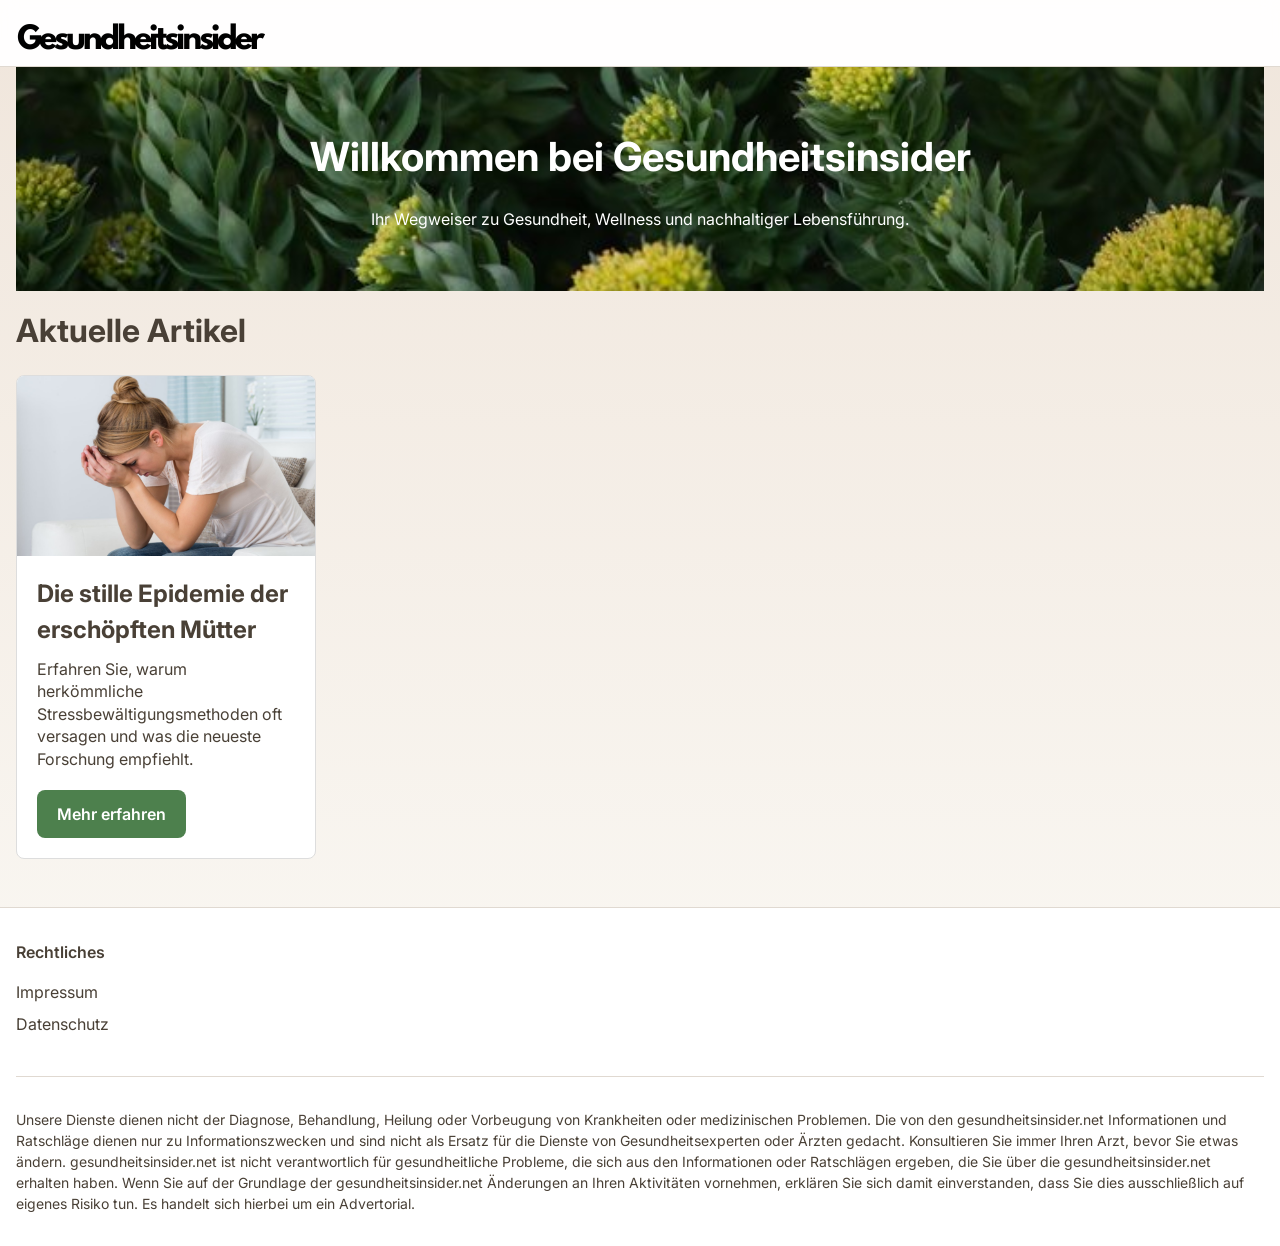
==== index.html @ 042f00a9 "Initial commit" ====
<!DOCTYPE html>
<html lang="de">
  <head>
    <meta charset="UTF-8">
    <meta name="viewport" content="width=device-width, initial-scale=1.0">
  
    <!-- Titel -->
    <title>Gesundheitsinsider - Gesundheit &amp; Wellness</title>
    
    <!-- Meta Description -->
    <meta name="description" content="Entdecken Sie bei Gesundheitsinsider aktuelle Trends, Expertentipps und Neuigkeiten rund um Gesundheit, Wellness und nachhaltige Lebensführung.">
    
    <!-- Meta Keywords -->
    <meta name="keywords" content="Gesundheit, Wellness, Gesundheitstipps, Ernährung, Fitness, nachhaltige Lebensführung">
    
    <!-- Autor -->
    <meta name="author" content="Gesundheitsinsider">
    
    <link rel="icon" type="image/x-icon" href="/public/favicon.ico">

    <!-- Open Graph Tags -->
    <meta property="og:title" content="Gesundheitsinsider - Gesundheit &amp; Wellness">
    <meta property="og:description" content="Entdecken Sie bei Gesundheitsinsider aktuelle Trends, Expertentipps und Neuigkeiten rund um Gesundheit, Wellness und nachhaltige Lebensführung.">
    <meta property="og:image" content="https://www.gesundheitsinsider.net/public/Gesundheitsinsider.png">
    <meta property="og:url" content="https://www.gesundheitsinsider.net/">
    <meta property="og:type" content="website">
    
    <!-- Twitter Card Tags -->
    <meta name="twitter:card" content="summary_large_image">
    <meta name="twitter:title" content="Gesundheitsinsider - Gesundheit &amp; Wellness">
    <meta name="twitter:description" content="Entdecken Sie bei Gesundheitsinsider aktuelle Trends, Expertentipps und Neuigkeiten rund um Gesundheit, Wellness und nachhaltige Lebensführung.">
    <meta name="twitter:image" content="https://www.gesundheitsinsider.net/public/Gesundheitsinsider.png">
    
    <!-- Preconnect und Google Fonts -->
    <link rel="preconnect" href="https://fonts.googleapis.com">
    <link rel="preconnect" href="https://fonts.gstatic.com" crossorigin>
    <link href="https://fonts.googleapis.com/css2?family=Inter:wght@400;500;600;700&display=swap" rel="stylesheet">
    
    <!-- Stylesheet -->
    <link rel="stylesheet" href="/css/index.css">
  </head>
  <body>
    <header>
      <nav class="container">
        <!-- Logo – auf mobilen Geräten mittig, auf Desktop linksbündig -->
        <a href="/">
          <img src="/public/Gesundheitsinsider.png" alt="Gesundheitsinsider Logo" class="logo">
        </a>
      </nav>
    </header>

    <main class="container">
      <!-- Hero-Sektion -->
      <section class="hero">
        <h1>Willkommen bei Gesundheitsinsider</h1>
        <p>Ihr Wegweiser zu Gesundheit, Wellness und nachhaltiger Lebensführung.</p>
      </section>

      <!-- Artikelübersicht -->
      <section class="articles" style="padding-top:1em">
        <h2>Aktuelle Artikel</h2>
        <div class="card-container">
          <!-- Card 1 -->
          <div class="card">
            <img src="/public/heading.jpg" alt="Artikelbild 1" class="card-img">
            <div class="card-content">
              <h3>Die stille Epidemie der erschöpften Mütter</h3>
              <p>Erfahren Sie, warum herkömmliche Stressbewältigungsmethoden oft versagen und was die neueste Forschung empfiehlt.</p>
              <a href="/artikel/stress-ursachen.html" class="card-btn">Mehr erfahren</a>
            </div>
          </div>
          <!-- Card 2 
          <div class="card">
            <img src="/public/rhodiola.jpeg" alt="Artikelbild 2" class="card-img">
            <div class="card-content">
              <h3>Ausgewogene Ernährung als Schlüssel zur Gesundheit</h3>
              <p>Erkunden Sie, wie kleine Veränderungen in Ihrer Ernährung Großes bewirken können.</p>
              <a href="/artikel/artikel2.html" class="card-btn">Mehr erfahren</a>
            </div>
          </div>
          
          <div class="card">
            <img src="/public/rhodiola.jpeg" alt="Artikelbild 3" class="card-img">
            <div class="card-content">
              <h3>Neue Trends in der Wellness-Branche</h3>
              <p>Bleiben Sie informiert über die neuesten Entwicklungen in der Welt der Entspannung und Wellness.</p>
              <a href="/artikel/artikel3.html" class="card-btn">Mehr erfahren</a>
            </div>
          </div>
          -->
        </div>
      </section>
    </main>

    <footer>
      <div class="container">
        <div class="footer-grid">
          <div>
            <h4 class="footer-title">Rechtliches</h4>
            <ul class="footer-links">
              <li><a href="impressum.html">Impressum</a></li>
              <li><a href="datenschutz.html">Datenschutz</a></li>
            </ul>
          </div>
        </div>
        <div class="footer-disclaimer">
          <p>
            Unsere Dienste dienen nicht der Diagnose, Behandlung, Heilung oder Vorbeugung von Krankheiten oder medizinischen Problemen. Die von den gesundheitsinsider.net Informationen und Ratschläge dienen nur zu Informationszwecken und sind nicht als Ersatz für die Dienste von Gesundheitsexperten oder Ärzten gedacht. Konsultieren Sie immer Ihren Arzt, bevor Sie etwas ändern. gesundheitsinsider.net ist nicht verantwortlich für gesundheitliche Probleme, die sich aus den Informationen oder Ratschlägen ergeben, die Sie über die gesundheitsinsider.net erhalten haben. 
            Wenn Sie auf der Grundlage der gesundheitsinsider.net Änderungen an Ihren Aktivitäten vornehmen, erklären Sie sich damit einverstanden, dass Sie dies ausschließlich auf eigenes Risiko tun. Es handelt sich hierbei um ein Advertorial.
          </p>
        </div>
      </div>
    </footer>
  </body>
</html>
---- css/index.css ----
/* Neue Farbvariablen für einen natürlichen, erdigen Look */
 :root {
    /* Hintergrund in einem sehr hellen, cremigen Ton */
    --background: 50 40% 98%;
    /* Dunkler, erdiger Text in Braunnuancen */
    --foreground: 30 15% 25%;
    /* Karten-/Popover-Hintergrund – klassisch weiß, passt gut zu den erdigen Akzenten */
    --card: 0 0% 100%;
    --card-foreground: 30 15% 25%;
    --popover: 0 0% 100%;
    --popover-foreground: 30 15% 25%;
    /* Primärfarbe: gedämpftes Olivgrün (deutlich weniger gesättigt als zuvor) */
    --primary: 120 25% 40%;
    --primary-foreground: 0 0% 100%;
    /* Sekundärfarbe: warme, erdige Orange-/Bronzetöne */
    --secondary: 30 50% 55%;
    --secondary-foreground: 0 0% 100%;
    /* Muted: heller Beige-Ton */
    --muted: 30 20% 95%;
    --muted-foreground: 30 15% 25%;
    /* Akzentfarbe: weiches, pastelliges Pfirsich-/Sandeton */
    --accent: 30 40% 90%;
    --accent-foreground: 30 15% 25%;
    /* Destruktiv: leicht abgedunkeltes, natürliches Rot für Warnungen */
    --destructive: 0 70% 60%;
    --destructive-foreground: 0 0% 98%;
    /* Border und Input in einem sanften Erdton */
    --border: 30 20% 85%;
    --input: 30 20% 85%;
    /* Ring (Fokus) übernimmt den Primärton */
    --ring: 120 25% 40%;
    --radius: 0.5rem;
  }

  * {
    margin: 0;
    padding: 0;
    box-sizing: border-box;
  }

  body {
    font-family: 'Inter', sans-serif;
    min-height: 100vh;
    background: linear-gradient(to bottom, hsl(var(--accent)) 0%, hsl(var(--background)) 100%);
    color: hsl(var(--foreground));
    line-height: 1.5;
  }

  .container {
    max-width: 1400px;
    margin: 0 auto;
    padding: 0 1rem;
  }

  @media (min-width: 1024px) {
    .hero h1 {
      font-size: 2.5em;
      margin-bottom: 20px;
    }
  }
  /* Header Styles */
  header {
    top: 0;
    z-index: 50;
    border-bottom: 1px solid hsl(var(--border));
    background-color: rgba(255, 255, 255, 0.95);
    backdrop-filter: blur(8px);
    padding-top:1em;
  }

  /* Auf mobilen Geräten wird der Inhalt im Nav zentriert */
  nav {
    padding: 1rem 0;
    text-align: center;
  }
  .logo{
    width: 250px; 
    height: auto;
  }
  
  /* Auf größeren Bildschirmen (Desktop) linksbündig */
  @media (min-width: 1024px) {
    nav {
      text-align: left;
    }
  }

  /* Main Content Styles */
  main {
    padding: 2rem 0;
  }

  .grid-layout {
    display: grid;
    grid-template-columns: 1fr;
    gap: 2rem;
  }

  @media (min-width: 1024px) {
    .grid-layout {
      grid-template-columns: 1fr 400px;
    }
  }

  /* Article Styles */
  .article {
    max-width: 100ch;
    padding-top: 2rem;
    overflow: auto;
  }

  .badges {
    display: flex;
    gap: 0.5rem;
    margin-bottom: 1rem;
    flex-wrap: wrap;
  }

  .badge {
    padding: 0.25rem 0.75rem;
    border-radius: var(--radius);
    background-color: hsla(var(--accent), 0.5);
    border: 1px solid hsl(var(--border));
    font-size: 0.875rem;
  }

  .article-header {
    margin-bottom: 2rem;
  }

  .article-title {
    font-size: 2.25rem;
    font-weight: 700;
    color: hsl(var(--primary));
    margin-bottom: 1rem;
  }

  .article-subtitle {
    font-size: 1.25rem;
    color: hsl(var(--muted-foreground));
    margin-bottom: 1.5rem;
  }

  .article-meta {
    display: flex;
    gap: 1.5rem;
    font-size: 0.875rem;
    color: hsl(var(--muted-foreground));
  }

  .meta-item {
    display: flex;
    align-items: center;
    gap: 0.5rem;
  }

  /* Article Content Styles */
  .article-content {
    line-height: 1.75;
  }

  .article-content h2 {
    font-size: 1.875rem;
    font-weight: 700;
    color: hsl(var(--primary));
    margin: 2rem 0 1rem;
  }

  .article-content h3 {
    font-size: 1.5rem;
    font-weight: 700;
    color: hsl(var(--primary));
    margin: 1.5rem 0 0.75rem;
  }

  .article-content p {
    margin-bottom: 1rem;
  }

  .article-content ul {
    margin-bottom: 1rem;
    padding-left: 1.5rem;
  }

  .article-content blockquote {
    border-left: 4px solid hsl(var(--primary));
    background-color: hsla(var(--accent), 0.5);
    padding: 1rem;
    margin: 1rem 0;
    border-radius: 0 var(--radius) var(--radius) 0;
    font-style: italic;
  }

  .article-content strong {
    color: hsl(var(--primary));
    font-weight: 700;
  }

  /* Product Box Styles */
  .product-box {
    position: sticky;
    top: 6rem;
    background-color: rgba(255, 255, 255, 0.8);
    backdrop-filter: blur(8px);
    border-radius: var(--radius);
    padding: 1.5rem;
    border: 1px solid hsl(var(--border));
  }

  .product-image {
    aspect-ratio: 1;
    background-color: hsl(var(--accent));
    border-radius: var(--radius);
    margin-bottom: 1.5rem;
    overflow: hidden;
  }

  .product-gallery {
    display: grid;
    grid-template-columns: 1fr 1fr;
    gap: 1rem;
    margin-bottom: 1.5rem;
  }

  .gallery-image {
    aspect-ratio: 4/3;
    background-color: hsl(var(--accent));
    border-radius: var(--radius);
    overflow: hidden;
  }

  .product-title {
    font-size: 1.5rem;
    font-weight: 700;
    color: hsl(var(--primary));
    margin-bottom: 0.5rem;
  }

  .product-price {
    font-size: 1.125rem;
    font-weight: 600;
    margin-bottom: 1rem;
  }

  .price-original {
    font-size: 0.875rem;
    color: hsl(var(--muted-foreground));
    text-decoration: line-through;
    margin-left: 0.5rem;
  }

  .features {
    margin-bottom: 1.5rem;
    display: flex;
    flex-direction: column;
    gap: 0.75rem;
  }

  .feature {
    display: flex;
    align-items: flex-start;
    gap: 0.5rem;
  }

  .feature svg {
    width: 1.25rem;
    height: 1.25rem;
    color: hsl(var(--primary));
    flex-shrink: 0;
    margin-top: 0.125rem;
  }

  .cta-button {
    width: 100%;
    padding: 1.5rem;
    background-color: hsl(var(--primary));
    color: hsl(var(--primary-foreground));
    border: none;
    border-radius: var(--radius);
    font-size: 1.125rem;
    font-weight: 600;
    cursor: pointer;
    transition: opacity 0.2s;
    text-decoration: none;
  }

  .cta-button a{
    text-decoration: none;
    color: white;
  }


  .cta-button:hover {
    opacity: 0.9;
  }

  .payment-methods {
    text-align: center;
    font-size: 0.875rem;
    color: hsl(var(--muted-foreground));
    margin-top: 1rem;
  }

  /* Footer Styles */
  footer {
    margin-top: 3rem;
    border-top: 1px solid hsl(var(--border));
    background-color: white;
    padding: 2rem 0;
  }

  .footer-grid {
    display: grid;
    grid-template-columns: repeat(auto-fit, minmax(200px, 1fr));
    gap: 2rem;
  }

  .footer-title {
    font-weight: 600;
    margin-bottom: 1rem;
  }

  .footer-links {
    list-style: none;
  }

  .footer-links li {
    margin-bottom: 0.5rem;
  }

  .footer-links a {
    color: hsl(var(--muted-foreground));
    text-decoration: none;
    transition: color 0.2s;
  }

  .footer-links a:hover {
    color: hsl(var(--primary));
  }

  .footer-disclaimer {
    margin-top: 2rem;
    padding-top: 2rem;
    border-top: 1px solid hsl(var(--border));
    font-size: 0.875rem;
    color: hsl(var(--muted-foreground));
  }

  /* Zusätzliche Styles für neue Sektionen */
  .cta-link {
    display: inline-block;
    padding: 1rem 2rem;
    background-color: hsl(var(--primary));
    color: hsl(var(--primary-foreground)) !important;
    text-decoration: none;
    border-radius: var(--radius);
    font-weight: 600;
    margin: 1rem 0;
    transition: opacity 0.2s;
  }

  .cta-link:hover {
    opacity: 0.9;
  }

  .important-notice {
    margin-top: 2rem;
    padding: 1rem;
    border-radius: var(--radius);
    background-color: hsla(var(--accent), 0.5);
    border: 1px solid hsl(var(--border));
  }

  .important-notice p {
    margin: 0;
  }

  /* Ordered list styling */
  .article-content ol {
    margin-bottom: 1rem;
    padding-left: 1.5rem;
    list-style-type: decimal;
  }

  .article-content ol li {
    margin-bottom: 0.5rem;
  }
  /* Statistics Section Styles */
  .stats-section {
    display: grid;
    grid-template-columns: repeat(auto-fit, minmax(250px, 1fr));
    gap: 2rem;
    margin: 2rem 0;
    padding: 2rem;
    background-color: rgba(253, 238, 220, 0.8);
    backdrop-filter: blur(8px);
    border-radius: var(--radius);
    border: 1px solid hsl(var(--border));
  }

  .stat-item {
    text-align: center;
    padding: 1.5rem;
    border-radius: var(--radius);
    background-color: white;
    box-shadow: 0 2px 4px rgba(0, 0, 0, 0.1);
    transition: transform 0.2s;
  }

  .stat-item:hover {
    transform: translateY(-5px);
  }

  .stat-number {
    font-size: 2.5rem;
    font-weight: 700;
    color: hsl(var(--primary));
    margin-bottom: 0.5rem;
  }

  .stat-text {
    color: hsl(var(--foreground));
    font-size: 1.125rem;
  }

  /* Image placeholders */
  .article-image {
    width: 100%;
    height: 250px;
    background-color: hsl(var(--accent));
    border-radius: var(--radius);
    margin: 2rem 0;
    overflow: hidden;
  }

  @media (min-width: 1024px) {
    .article-image {
      width: 100%;
      height: 400px;
      background-color: hsl(var(--accent));
      border-radius: var(--radius);
      margin: 2rem 0;
      overflow: hidden;
    }
  
  }

  .ingredients-grid {
    display: grid;
    grid-template-columns: repeat(auto-fit, minmax(150px, 1fr));
    gap: 1rem;
    margin: 2rem 0;
  }

  @media (min-width: 1024px) {
    .ingredients-grid {
      grid-template-columns: repeat(auto-fit, minmax(200px, 1fr));

    }
  }

  .ingredient-item {
    aspect-ratio: 1;
    background-color: hsl(var(--accent));
    border-radius: var(--radius);
    overflow: hidden;
    position: relative;
  }

  .ingredient-item img {
    width: 100%;
    height: 100%;
    object-fit: cover;
  }

  /* Einzelne Card */
  /* Card-Container */
.card-container {
  display: flex;
  flex-wrap: wrap;
  gap: 20px;
  justify-content: left;
}
.card {
  background-color: #fff;
  border: 1px solid #ddd;
  border-radius: 8px;
  width: 300px;
  overflow: hidden;
  display: flex;
  flex-direction: column;
  transition: transform 0.3s ease, box-shadow 0.3s ease;
}

.card:hover {
  transform: translateY(-5px);
  box-shadow: 0 4px 15px rgba(0, 0, 0, 0.1);
}

.card-img {
  width: 100%;
  height: 180px;
  object-fit: cover;
}

.card-content {
  padding: 20px;
  flex: 1;
}

.card-content h3 {
  font-size: 1.5em;
  margin-bottom: 10px;
}

.card-content p {
  font-size: 1em;
  margin-bottom: 20px;
  line-height: 1.4;
}

/* Card-Button Styling – angelehnt an die CTA-Buttons, aber etwas kompakter */
.card-btn {
  display: inline-block;
  padding: 0.75rem 1.25rem; /* etwas kleiner als 1.5rem, um in die Card zu passen */
  background-color: hsl(var(--primary));
  color: hsl(var(--primary-foreground));
  border: none;
  border-radius: var(--radius);
  font-size: 1rem;  /* etwas kleiner als 1.125rem */
  font-weight: 600;
  cursor: pointer;
  transition: opacity 0.2s;
  text-decoration: none;
  text-align: center;
}

.card-btn:hover {
  opacity: 0.9;
}

/* Falls Du den Button als <a>-Element einsetzt, kannst Du zusätzlich sicherstellen, dass
   der Link-Stil übernommen wird: */
.card-btn a {
  text-decoration: none;
  color: inherit;
}
.articles {
  margin-bottom: 40px;
}

.articles h2 {
  text-align: left;
  font-size: 2em;
  margin-bottom: 20px;
}

/* Hero-Sektion */
.hero {
  text-align: center;
  padding: 60px 20px;
  /* Hintergrundbild einfügen */
  background: url('/public/rhodiola.jpeg') center/cover no-repeat;
  background-color: rgba(255,255,255,0.6);
  background-blend-mode:darken;
  color: #fff; /* Weißer Text für bessere Lesbarkeit */
}

.hero h1 {
  font-size: 1.5em;
  margin-bottom: 20px;
}

@media (min-width: 1024px) {
  .hero h1 {
    font-size: 2.5em;
    margin-bottom: 20px;
  }
}

img {
  max-width: 100%;
  height: auto;
  display: block;
}
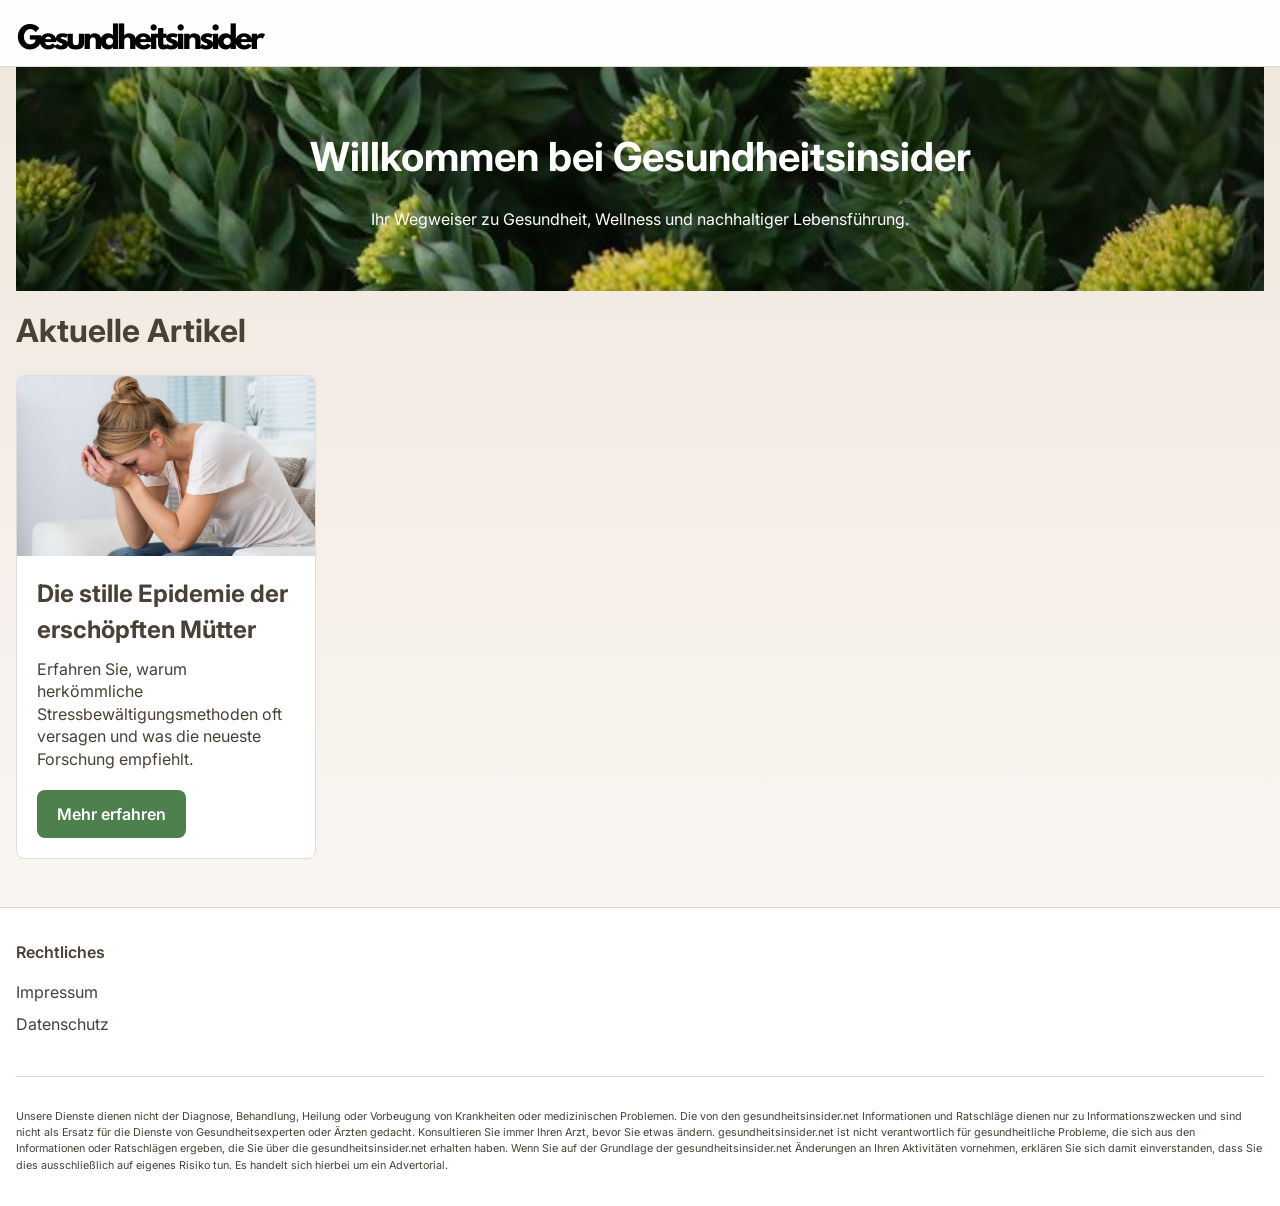
==== commit 4c69fb3c: "upload new + updated advertorials" ====
--- a/index.html
+++ b/index.html
@@ -3,7 +3,7 @@
   <head>
     <meta charset="UTF-8">
     <meta name="viewport" content="width=device-width, initial-scale=1.0">
-  
+    <meta name="facebook-domain-verification" content="l2cjcn7znh0gltlyqg98ip6l3r8vdx" />
     <!-- Titel -->
     <title>Gesundheitsinsider - Gesundheit &amp; Wellness</title>
     
@@ -38,6 +38,24 @@
     
     <!-- Stylesheet -->
     <link rel="stylesheet" href="/css/index.css">
+
+    <!-- Meta Pixel Code -->
+      <script>
+        !function(f,b,e,v,n,t,s)
+        {if(f.fbq)return;n=f.fbq=function(){n.callMethod?
+        n.callMethod.apply(n,arguments):n.queue.push(arguments)};
+        if(!f._fbq)f._fbq=n;n.push=n;n.loaded=!0;n.version='2.0';
+        n.queue=[];t=b.createElement(e);t.async=!0;
+        t.src=v;s=b.getElementsByTagName(e)[0];
+        s.parentNode.insertBefore(t,s)}(window, document,'script',
+        'https://connect.facebook.net/en_US/fbevents.js');
+        fbq('init', '791741324847865');
+        fbq('track', 'PageView');
+        </script>
+        <noscript><img height="1" width="1" style="display:none"
+        src="https://www.facebook.com/tr?id=791741324847865&ev=PageView&noscript=1"
+        /></noscript>
+    <!-- End Meta Pixel Code -->
   </head>
   <body>
     <header>
--- a/css/index.css
+++ b/css/index.css
@@ -121,7 +121,7 @@
     border-radius: var(--radius);
     background-color: hsla(var(--accent), 0.5);
     border: 1px solid hsl(var(--border));
-    font-size: 0.875rem;
+    font-size: 0.6rem;
   }
 
   .article-header {
@@ -129,20 +129,22 @@
   }
 
   .article-title {
-    font-size: 2.25rem;
+    font-size: 1.75rem;
+    line-height: 1.3em;
     font-weight: 700;
     color: hsl(var(--primary));
     margin-bottom: 1rem;
   }
 
   .article-subtitle {
-    font-size: 1.25rem;
+    font-size: 1.0rem;
     color: hsl(var(--muted-foreground));
     margin-bottom: 1.5rem;
   }
 
   .article-meta {
     display: flex;
+    flex-wrap: wrap;
     gap: 1.5rem;
     font-size: 0.875rem;
     color: hsl(var(--muted-foreground));
@@ -164,7 +166,23 @@
     font-weight: 700;
     color: hsl(var(--primary));
     margin: 2rem 0 1rem;
-  }
+
+  line-height: 1.5em;
+
+  text-decoration: underline;
+
+  text-decoration-color:#adc7ad;
+
+  text-decoration-thickness: 8px;
+
+  text-underline-offset: 0.3em;
+
+  border-bottom: none;
+  padding-bottom: 0;
+
+  margin-bottom: 1.5em;
+  }
+
 
   .article-content h3 {
     font-size: 1.5rem;
@@ -342,7 +360,7 @@
     margin-top: 2rem;
     padding-top: 2rem;
     border-top: 1px solid hsl(var(--border));
-    font-size: 0.875rem;
+    font-size: 0.675rem;
     color: hsl(var(--muted-foreground));
   }
 
@@ -426,7 +444,6 @@
   /* Image placeholders */
   .article-image {
     width: 100%;
-    height: 250px;
     background-color: hsl(var(--accent));
     border-radius: var(--radius);
     margin: 2rem 0;
@@ -583,3 +600,4 @@
   height: auto;
   display: block;
 }
+
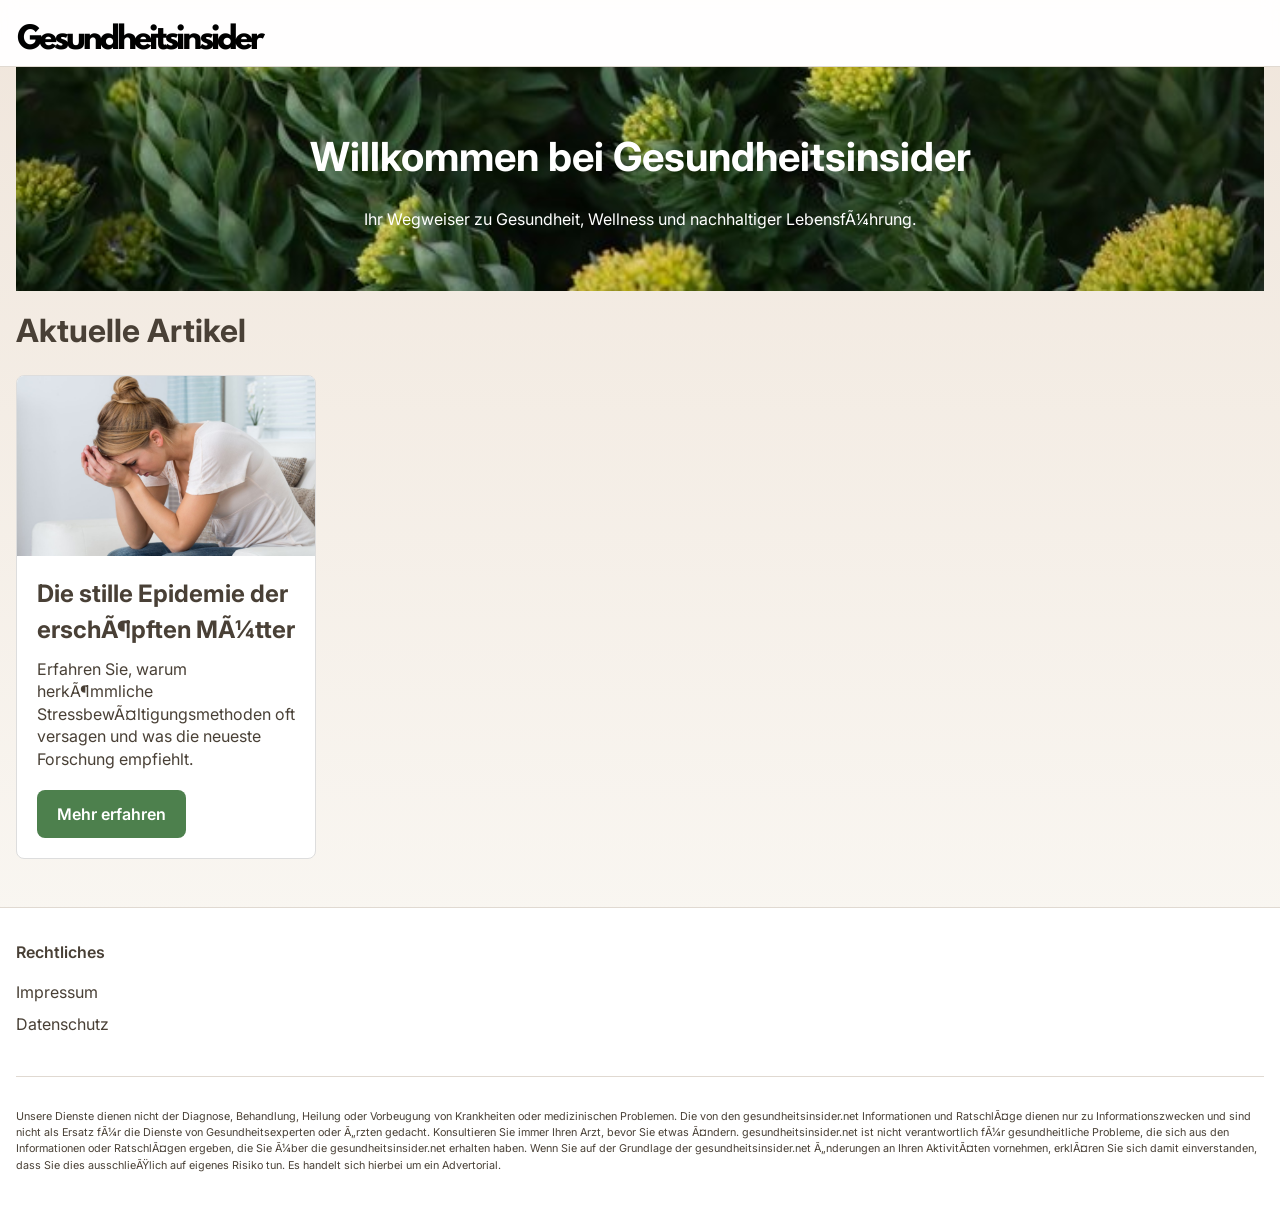
==== commit 8cce4e87: "Fix relative asset paths for GitHub Pages" ====
--- a/index.html
+++ b/index.html
@@ -1,4 +1,4 @@
-<!DOCTYPE html>
+﻿<!DOCTYPE html>
 <html lang="de">
   <head>
     <meta charset="UTF-8">
@@ -8,19 +8,19 @@
     <title>Gesundheitsinsider - Gesundheit &amp; Wellness</title>
     
     <!-- Meta Description -->
-    <meta name="description" content="Entdecken Sie bei Gesundheitsinsider aktuelle Trends, Expertentipps und Neuigkeiten rund um Gesundheit, Wellness und nachhaltige Lebensführung.">
+    <meta name="description" content="Entdecken Sie bei Gesundheitsinsider aktuelle Trends, Expertentipps und Neuigkeiten rund um Gesundheit, Wellness und nachhaltige LebensfÃ¼hrung.">
     
     <!-- Meta Keywords -->
-    <meta name="keywords" content="Gesundheit, Wellness, Gesundheitstipps, Ernährung, Fitness, nachhaltige Lebensführung">
+    <meta name="keywords" content="Gesundheit, Wellness, Gesundheitstipps, ErnÃ¤hrung, Fitness, nachhaltige LebensfÃ¼hrung">
     
     <!-- Autor -->
     <meta name="author" content="Gesundheitsinsider">
     
-    <link rel="icon" type="image/x-icon" href="/public/favicon.ico">
+    <link rel="icon" type="image/x-icon" href="public/favicon.ico">
 
     <!-- Open Graph Tags -->
     <meta property="og:title" content="Gesundheitsinsider - Gesundheit &amp; Wellness">
-    <meta property="og:description" content="Entdecken Sie bei Gesundheitsinsider aktuelle Trends, Expertentipps und Neuigkeiten rund um Gesundheit, Wellness und nachhaltige Lebensführung.">
+    <meta property="og:description" content="Entdecken Sie bei Gesundheitsinsider aktuelle Trends, Expertentipps und Neuigkeiten rund um Gesundheit, Wellness und nachhaltige LebensfÃ¼hrung.">
     <meta property="og:image" content="https://www.gesundheitsinsider.net/public/Gesundheitsinsider.png">
     <meta property="og:url" content="https://www.gesundheitsinsider.net/">
     <meta property="og:type" content="website">
@@ -28,7 +28,7 @@
     <!-- Twitter Card Tags -->
     <meta name="twitter:card" content="summary_large_image">
     <meta name="twitter:title" content="Gesundheitsinsider - Gesundheit &amp; Wellness">
-    <meta name="twitter:description" content="Entdecken Sie bei Gesundheitsinsider aktuelle Trends, Expertentipps und Neuigkeiten rund um Gesundheit, Wellness und nachhaltige Lebensführung.">
+    <meta name="twitter:description" content="Entdecken Sie bei Gesundheitsinsider aktuelle Trends, Expertentipps und Neuigkeiten rund um Gesundheit, Wellness und nachhaltige LebensfÃ¼hrung.">
     <meta name="twitter:image" content="https://www.gesundheitsinsider.net/public/Gesundheitsinsider.png">
     
     <!-- Preconnect und Google Fonts -->
@@ -37,7 +37,7 @@
     <link href="https://fonts.googleapis.com/css2?family=Inter:wght@400;500;600;700&display=swap" rel="stylesheet">
     
     <!-- Stylesheet -->
-    <link rel="stylesheet" href="/css/index.css">
+    <link rel="stylesheet" href="css/index.css">
 
     <!-- Meta Pixel Code -->
       <script>
@@ -60,9 +60,9 @@
   <body>
     <header>
       <nav class="container">
-        <!-- Logo – auf mobilen Geräten mittig, auf Desktop linksbündig -->
-        <a href="/">
-          <img src="/public/Gesundheitsinsider.png" alt="Gesundheitsinsider Logo" class="logo">
+        <!-- Logo â€“ auf mobilen GerÃ¤ten mittig, auf Desktop linksbÃ¼ndig -->
+        <a href="index.html">
+          <img src="public/Gesundheitsinsider.png" alt="Gesundheitsinsider Logo" class="logo">
         </a>
       </nav>
     </header>
@@ -71,38 +71,38 @@
       <!-- Hero-Sektion -->
       <section class="hero">
         <h1>Willkommen bei Gesundheitsinsider</h1>
-        <p>Ihr Wegweiser zu Gesundheit, Wellness und nachhaltiger Lebensführung.</p>
+        <p>Ihr Wegweiser zu Gesundheit, Wellness und nachhaltiger LebensfÃ¼hrung.</p>
       </section>
 
-      <!-- Artikelübersicht -->
+      <!-- ArtikelÃ¼bersicht -->
       <section class="articles" style="padding-top:1em">
         <h2>Aktuelle Artikel</h2>
         <div class="card-container">
           <!-- Card 1 -->
           <div class="card">
-            <img src="/public/heading.jpg" alt="Artikelbild 1" class="card-img">
+            <img src="public/heading.jpg" alt="Artikelbild 1" class="card-img">
             <div class="card-content">
-              <h3>Die stille Epidemie der erschöpften Mütter</h3>
-              <p>Erfahren Sie, warum herkömmliche Stressbewältigungsmethoden oft versagen und was die neueste Forschung empfiehlt.</p>
-              <a href="/artikel/stress-ursachen.html" class="card-btn">Mehr erfahren</a>
+              <h3>Die stille Epidemie der erschÃ¶pften MÃ¼tter</h3>
+              <p>Erfahren Sie, warum herkÃ¶mmliche StressbewÃ¤ltigungsmethoden oft versagen und was die neueste Forschung empfiehlt.</p>
+              <a href="artikel/stress-ursachen.html" class="card-btn">Mehr erfahren</a>
             </div>
           </div>
           <!-- Card 2 
           <div class="card">
-            <img src="/public/rhodiola.jpeg" alt="Artikelbild 2" class="card-img">
+            <img src="public/rhodiola.jpeg" alt="Artikelbild 2" class="card-img">
             <div class="card-content">
-              <h3>Ausgewogene Ernährung als Schlüssel zur Gesundheit</h3>
-              <p>Erkunden Sie, wie kleine Veränderungen in Ihrer Ernährung Großes bewirken können.</p>
-              <a href="/artikel/artikel2.html" class="card-btn">Mehr erfahren</a>
+              <h3>Ausgewogene ErnÃ¤hrung als SchlÃ¼ssel zur Gesundheit</h3>
+              <p>Erkunden Sie, wie kleine VerÃ¤nderungen in Ihrer ErnÃ¤hrung GroÃŸes bewirken kÃ¶nnen.</p>
+              <a href="artikel/artikel2.html" class="card-btn">Mehr erfahren</a>
             </div>
           </div>
           
           <div class="card">
-            <img src="/public/rhodiola.jpeg" alt="Artikelbild 3" class="card-img">
+            <img src="public/rhodiola.jpeg" alt="Artikelbild 3" class="card-img">
             <div class="card-content">
               <h3>Neue Trends in der Wellness-Branche</h3>
-              <p>Bleiben Sie informiert über die neuesten Entwicklungen in der Welt der Entspannung und Wellness.</p>
-              <a href="/artikel/artikel3.html" class="card-btn">Mehr erfahren</a>
+              <p>Bleiben Sie informiert Ã¼ber die neuesten Entwicklungen in der Welt der Entspannung und Wellness.</p>
+              <a href="artikel/artikel3.html" class="card-btn">Mehr erfahren</a>
             </div>
           </div>
           -->
@@ -123,8 +123,8 @@
         </div>
         <div class="footer-disclaimer">
           <p>
-            Unsere Dienste dienen nicht der Diagnose, Behandlung, Heilung oder Vorbeugung von Krankheiten oder medizinischen Problemen. Die von den gesundheitsinsider.net Informationen und Ratschläge dienen nur zu Informationszwecken und sind nicht als Ersatz für die Dienste von Gesundheitsexperten oder Ärzten gedacht. Konsultieren Sie immer Ihren Arzt, bevor Sie etwas ändern. gesundheitsinsider.net ist nicht verantwortlich für gesundheitliche Probleme, die sich aus den Informationen oder Ratschlägen ergeben, die Sie über die gesundheitsinsider.net erhalten haben. 
-            Wenn Sie auf der Grundlage der gesundheitsinsider.net Änderungen an Ihren Aktivitäten vornehmen, erklären Sie sich damit einverstanden, dass Sie dies ausschließlich auf eigenes Risiko tun. Es handelt sich hierbei um ein Advertorial.
+            Unsere Dienste dienen nicht der Diagnose, Behandlung, Heilung oder Vorbeugung von Krankheiten oder medizinischen Problemen. Die von den gesundheitsinsider.net Informationen und RatschlÃ¤ge dienen nur zu Informationszwecken und sind nicht als Ersatz fÃ¼r die Dienste von Gesundheitsexperten oder Ã„rzten gedacht. Konsultieren Sie immer Ihren Arzt, bevor Sie etwas Ã¤ndern. gesundheitsinsider.net ist nicht verantwortlich fÃ¼r gesundheitliche Probleme, die sich aus den Informationen oder RatschlÃ¤gen ergeben, die Sie Ã¼ber die gesundheitsinsider.net erhalten haben. 
+            Wenn Sie auf der Grundlage der gesundheitsinsider.net Ã„nderungen an Ihren AktivitÃ¤ten vornehmen, erklÃ¤ren Sie sich damit einverstanden, dass Sie dies ausschlieÃŸlich auf eigenes Risiko tun. Es handelt sich hierbei um ein Advertorial.
           </p>
         </div>
       </div>
--- a/css/index.css
+++ b/css/index.css
@@ -1,18 +1,18 @@
- /* Neue Farbvariablen für einen natürlichen, erdigen Look */
+﻿ /* Neue Farbvariablen fÃ¼r einen natÃ¼rlichen, erdigen Look */
  :root {
     /* Hintergrund in einem sehr hellen, cremigen Ton */
     --background: 50 40% 98%;
     /* Dunkler, erdiger Text in Braunnuancen */
     --foreground: 30 15% 25%;
-    /* Karten-/Popover-Hintergrund – klassisch weiß, passt gut zu den erdigen Akzenten */
+    /* Karten-/Popover-Hintergrund â€“ klassisch weiÃŸ, passt gut zu den erdigen Akzenten */
     --card: 0 0% 100%;
     --card-foreground: 30 15% 25%;
     --popover: 0 0% 100%;
     --popover-foreground: 30 15% 25%;
-    /* Primärfarbe: gedämpftes Olivgrün (deutlich weniger gesättigt als zuvor) */
+    /* PrimÃ¤rfarbe: gedÃ¤mpftes OlivgrÃ¼n (deutlich weniger gesÃ¤ttigt als zuvor) */
     --primary: 120 25% 40%;
     --primary-foreground: 0 0% 100%;
-    /* Sekundärfarbe: warme, erdige Orange-/Bronzetöne */
+    /* SekundÃ¤rfarbe: warme, erdige Orange-/BronzetÃ¶ne */
     --secondary: 30 50% 55%;
     --secondary-foreground: 0 0% 100%;
     /* Muted: heller Beige-Ton */
@@ -21,13 +21,13 @@
     /* Akzentfarbe: weiches, pastelliges Pfirsich-/Sandeton */
     --accent: 30 40% 90%;
     --accent-foreground: 30 15% 25%;
-    /* Destruktiv: leicht abgedunkeltes, natürliches Rot für Warnungen */
+    /* Destruktiv: leicht abgedunkeltes, natÃ¼rliches Rot fÃ¼r Warnungen */
     --destructive: 0 70% 60%;
     --destructive-foreground: 0 0% 98%;
     /* Border und Input in einem sanften Erdton */
     --border: 30 20% 85%;
     --input: 30 20% 85%;
-    /* Ring (Fokus) übernimmt den Primärton */
+    /* Ring (Fokus) Ã¼bernimmt den PrimÃ¤rton */
     --ring: 120 25% 40%;
     --radius: 0.5rem;
   }
@@ -68,7 +68,7 @@
     padding-top:1em;
   }
 
-  /* Auf mobilen Geräten wird der Inhalt im Nav zentriert */
+  /* Auf mobilen GerÃ¤ten wird der Inhalt im Nav zentriert */
   nav {
     padding: 1rem 0;
     text-align: center;
@@ -78,7 +78,7 @@
     height: auto;
   }
   
-  /* Auf größeren Bildschirmen (Desktop) linksbündig */
+  /* Auf grÃ¶ÃŸeren Bildschirmen (Desktop) linksbÃ¼ndig */
   @media (min-width: 1024px) {
     nav {
       text-align: left;
@@ -364,7 +364,7 @@
     color: hsl(var(--muted-foreground));
   }
 
-  /* Zusätzliche Styles für neue Sektionen */
+  /* ZusÃ¤tzliche Styles fÃ¼r neue Sektionen */
   .cta-link {
     display: inline-block;
     padding: 1rem 2rem;
@@ -536,7 +536,7 @@
   line-height: 1.4;
 }
 
-/* Card-Button Styling – angelehnt an die CTA-Buttons, aber etwas kompakter */
+/* Card-Button Styling â€“ angelehnt an die CTA-Buttons, aber etwas kompakter */
 .card-btn {
   display: inline-block;
   padding: 0.75rem 1.25rem; /* etwas kleiner als 1.5rem, um in die Card zu passen */
@@ -556,8 +556,8 @@
   opacity: 0.9;
 }
 
-/* Falls Du den Button als <a>-Element einsetzt, kannst Du zusätzlich sicherstellen, dass
-   der Link-Stil übernommen wird: */
+/* Falls Du den Button als <a>-Element einsetzt, kannst Du zusÃ¤tzlich sicherstellen, dass
+   der Link-Stil Ã¼bernommen wird: */
 .card-btn a {
   text-decoration: none;
   color: inherit;
@@ -576,11 +576,11 @@
 .hero {
   text-align: center;
   padding: 60px 20px;
-  /* Hintergrundbild einfügen */
-  background: url('/public/rhodiola.jpeg') center/cover no-repeat;
+  /* Hintergrundbild einfÃ¼gen */
+  background: url('../public/rhodiola.jpeg') center/cover no-repeat;
   background-color: rgba(255,255,255,0.6);
   background-blend-mode:darken;
-  color: #fff; /* Weißer Text für bessere Lesbarkeit */
+  color: #fff; /* WeiÃŸer Text fÃ¼r bessere Lesbarkeit */
 }
 
 .hero h1 {
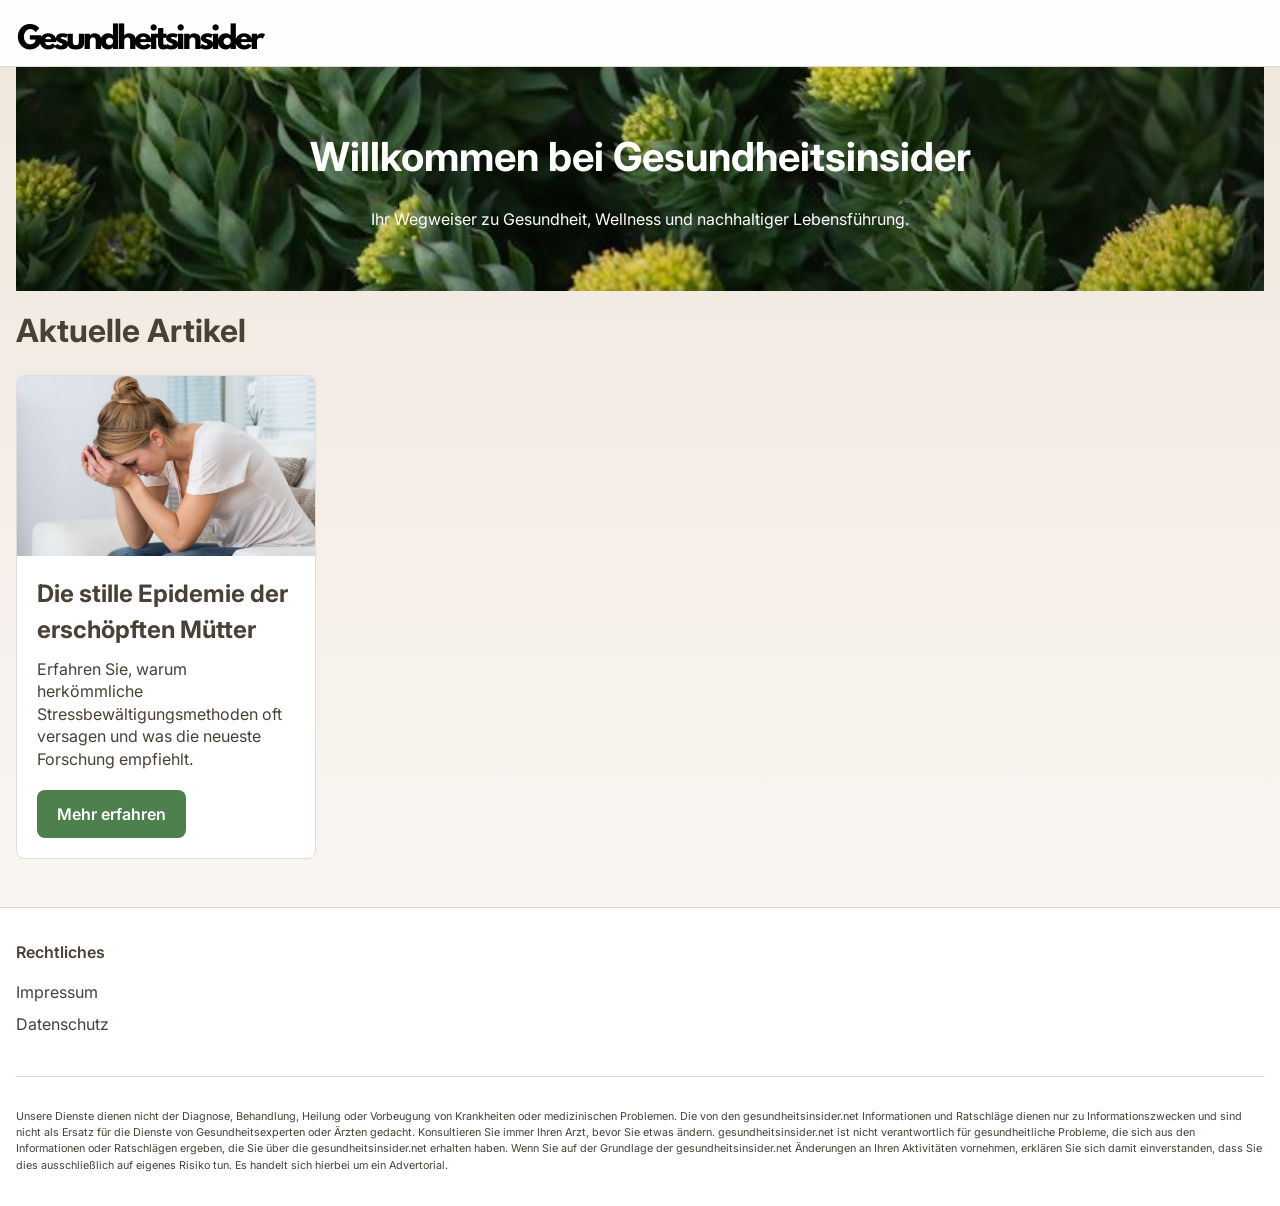
==== commit 321a35c9: "Fix mojibake encoding in HTML" ====
--- a/index.html
+++ b/index.html
@@ -8,10 +8,10 @@
     <title>Gesundheitsinsider - Gesundheit &amp; Wellness</title>
     
     <!-- Meta Description -->
-    <meta name="description" content="Entdecken Sie bei Gesundheitsinsider aktuelle Trends, Expertentipps und Neuigkeiten rund um Gesundheit, Wellness und nachhaltige LebensfÃ¼hrung.">
+    <meta name="description" content="Entdecken Sie bei Gesundheitsinsider aktuelle Trends, Expertentipps und Neuigkeiten rund um Gesundheit, Wellness und nachhaltige Lebensführung.">
     
     <!-- Meta Keywords -->
-    <meta name="keywords" content="Gesundheit, Wellness, Gesundheitstipps, ErnÃ¤hrung, Fitness, nachhaltige LebensfÃ¼hrung">
+    <meta name="keywords" content="Gesundheit, Wellness, Gesundheitstipps, Ernährung, Fitness, nachhaltige Lebensführung">
     
     <!-- Autor -->
     <meta name="author" content="Gesundheitsinsider">
@@ -20,7 +20,7 @@
 
     <!-- Open Graph Tags -->
     <meta property="og:title" content="Gesundheitsinsider - Gesundheit &amp; Wellness">
-    <meta property="og:description" content="Entdecken Sie bei Gesundheitsinsider aktuelle Trends, Expertentipps und Neuigkeiten rund um Gesundheit, Wellness und nachhaltige LebensfÃ¼hrung.">
+    <meta property="og:description" content="Entdecken Sie bei Gesundheitsinsider aktuelle Trends, Expertentipps und Neuigkeiten rund um Gesundheit, Wellness und nachhaltige Lebensführung.">
     <meta property="og:image" content="https://www.gesundheitsinsider.net/public/Gesundheitsinsider.png">
     <meta property="og:url" content="https://www.gesundheitsinsider.net/">
     <meta property="og:type" content="website">
@@ -28,7 +28,7 @@
     <!-- Twitter Card Tags -->
     <meta name="twitter:card" content="summary_large_image">
     <meta name="twitter:title" content="Gesundheitsinsider - Gesundheit &amp; Wellness">
-    <meta name="twitter:description" content="Entdecken Sie bei Gesundheitsinsider aktuelle Trends, Expertentipps und Neuigkeiten rund um Gesundheit, Wellness und nachhaltige LebensfÃ¼hrung.">
+    <meta name="twitter:description" content="Entdecken Sie bei Gesundheitsinsider aktuelle Trends, Expertentipps und Neuigkeiten rund um Gesundheit, Wellness und nachhaltige Lebensführung.">
     <meta name="twitter:image" content="https://www.gesundheitsinsider.net/public/Gesundheitsinsider.png">
     
     <!-- Preconnect und Google Fonts -->
@@ -60,7 +60,7 @@
   <body>
     <header>
       <nav class="container">
-        <!-- Logo â€“ auf mobilen GerÃ¤ten mittig, auf Desktop linksbÃ¼ndig -->
+        <!-- Logo – auf mobilen Geräten mittig, auf Desktop linksbündig -->
         <a href="index.html">
           <img src="public/Gesundheitsinsider.png" alt="Gesundheitsinsider Logo" class="logo">
         </a>
@@ -71,10 +71,10 @@
       <!-- Hero-Sektion -->
       <section class="hero">
         <h1>Willkommen bei Gesundheitsinsider</h1>
-        <p>Ihr Wegweiser zu Gesundheit, Wellness und nachhaltiger LebensfÃ¼hrung.</p>
+        <p>Ihr Wegweiser zu Gesundheit, Wellness und nachhaltiger Lebensführung.</p>
       </section>
 
-      <!-- ArtikelÃ¼bersicht -->
+      <!-- Artikelübersicht -->
       <section class="articles" style="padding-top:1em">
         <h2>Aktuelle Artikel</h2>
         <div class="card-container">
@@ -82,8 +82,8 @@
           <div class="card">
             <img src="public/heading.jpg" alt="Artikelbild 1" class="card-img">
             <div class="card-content">
-              <h3>Die stille Epidemie der erschÃ¶pften MÃ¼tter</h3>
-              <p>Erfahren Sie, warum herkÃ¶mmliche StressbewÃ¤ltigungsmethoden oft versagen und was die neueste Forschung empfiehlt.</p>
+              <h3>Die stille Epidemie der erschöpften Mütter</h3>
+              <p>Erfahren Sie, warum herkömmliche Stressbewältigungsmethoden oft versagen und was die neueste Forschung empfiehlt.</p>
               <a href="artikel/stress-ursachen.html" class="card-btn">Mehr erfahren</a>
             </div>
           </div>
@@ -91,8 +91,8 @@
           <div class="card">
             <img src="public/rhodiola.jpeg" alt="Artikelbild 2" class="card-img">
             <div class="card-content">
-              <h3>Ausgewogene ErnÃ¤hrung als SchlÃ¼ssel zur Gesundheit</h3>
-              <p>Erkunden Sie, wie kleine VerÃ¤nderungen in Ihrer ErnÃ¤hrung GroÃŸes bewirken kÃ¶nnen.</p>
+              <h3>Ausgewogene Ernährung als Schlüssel zur Gesundheit</h3>
+              <p>Erkunden Sie, wie kleine Veränderungen in Ihrer Ernährung Großes bewirken können.</p>
               <a href="artikel/artikel2.html" class="card-btn">Mehr erfahren</a>
             </div>
           </div>
@@ -101,7 +101,7 @@
             <img src="public/rhodiola.jpeg" alt="Artikelbild 3" class="card-img">
             <div class="card-content">
               <h3>Neue Trends in der Wellness-Branche</h3>
-              <p>Bleiben Sie informiert Ã¼ber die neuesten Entwicklungen in der Welt der Entspannung und Wellness.</p>
+              <p>Bleiben Sie informiert über die neuesten Entwicklungen in der Welt der Entspannung und Wellness.</p>
               <a href="artikel/artikel3.html" class="card-btn">Mehr erfahren</a>
             </div>
           </div>
@@ -123,8 +123,8 @@
         </div>
         <div class="footer-disclaimer">
           <p>
-            Unsere Dienste dienen nicht der Diagnose, Behandlung, Heilung oder Vorbeugung von Krankheiten oder medizinischen Problemen. Die von den gesundheitsinsider.net Informationen und RatschlÃ¤ge dienen nur zu Informationszwecken und sind nicht als Ersatz fÃ¼r die Dienste von Gesundheitsexperten oder Ã„rzten gedacht. Konsultieren Sie immer Ihren Arzt, bevor Sie etwas Ã¤ndern. gesundheitsinsider.net ist nicht verantwortlich fÃ¼r gesundheitliche Probleme, die sich aus den Informationen oder RatschlÃ¤gen ergeben, die Sie Ã¼ber die gesundheitsinsider.net erhalten haben. 
-            Wenn Sie auf der Grundlage der gesundheitsinsider.net Ã„nderungen an Ihren AktivitÃ¤ten vornehmen, erklÃ¤ren Sie sich damit einverstanden, dass Sie dies ausschlieÃŸlich auf eigenes Risiko tun. Es handelt sich hierbei um ein Advertorial.
+            Unsere Dienste dienen nicht der Diagnose, Behandlung, Heilung oder Vorbeugung von Krankheiten oder medizinischen Problemen. Die von den gesundheitsinsider.net Informationen und Ratschläge dienen nur zu Informationszwecken und sind nicht als Ersatz für die Dienste von Gesundheitsexperten oder Ärzten gedacht. Konsultieren Sie immer Ihren Arzt, bevor Sie etwas ändern. gesundheitsinsider.net ist nicht verantwortlich für gesundheitliche Probleme, die sich aus den Informationen oder Ratschlägen ergeben, die Sie über die gesundheitsinsider.net erhalten haben. 
+            Wenn Sie auf der Grundlage der gesundheitsinsider.net Änderungen an Ihren Aktivitäten vornehmen, erklären Sie sich damit einverstanden, dass Sie dies ausschließlich auf eigenes Risiko tun. Es handelt sich hierbei um ein Advertorial.
           </p>
         </div>
       </div>
